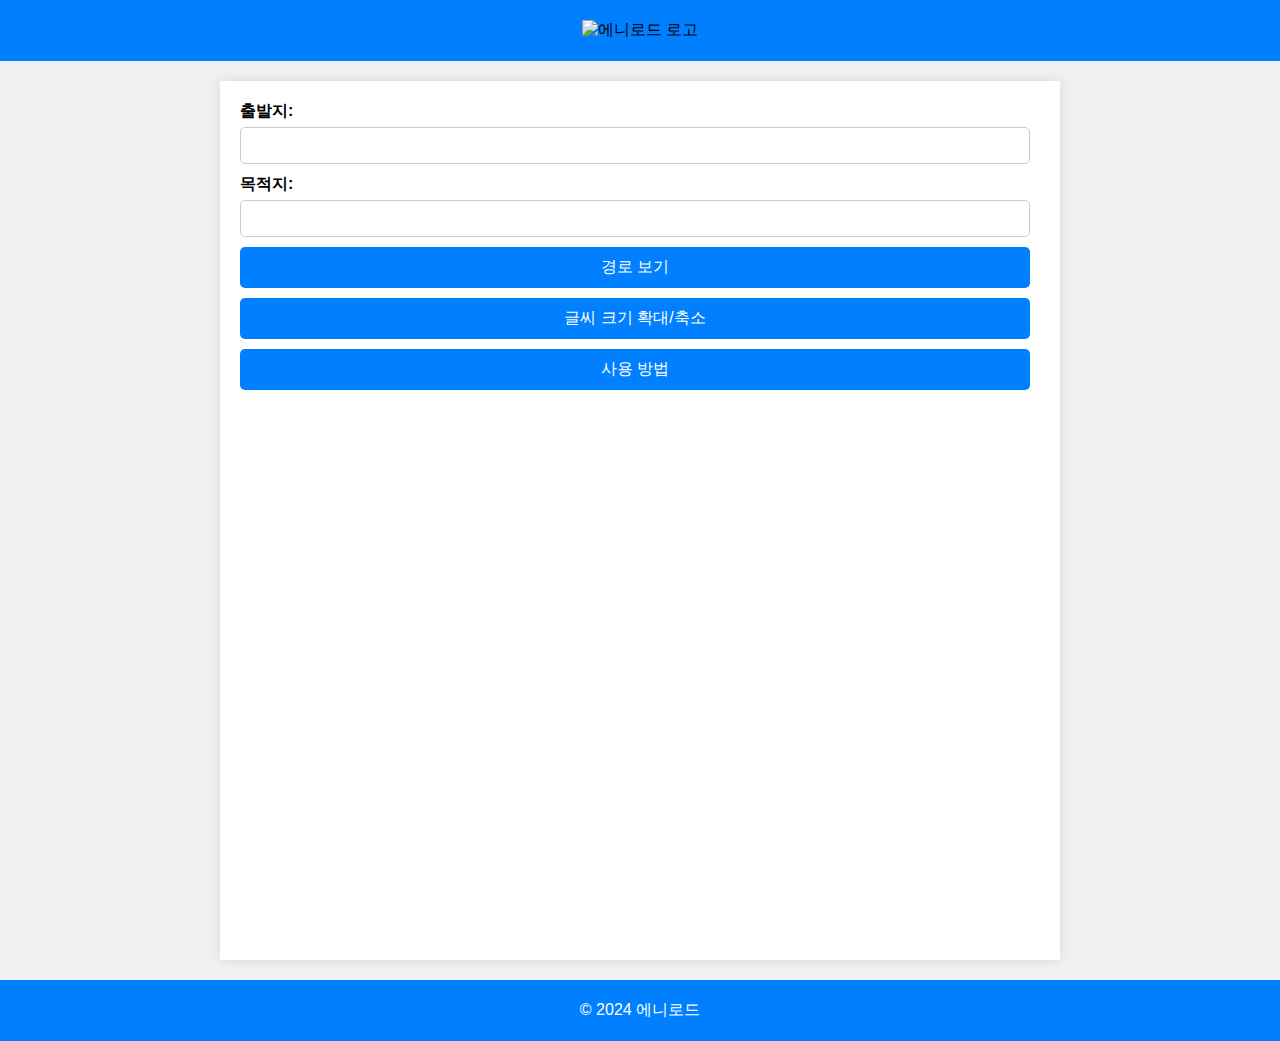
==== index.html @ 488f33db "Update index.html" ====
<!DOCTYPE html>
<html lang="ko">
<head>
    <meta charset="UTF-8">
    <meta name="viewport" content="width=device-width, initial-scale=1.0">
    <title>에니로드 - 길안내 경로</title>
    <style>
        body {
            font-family: Arial, sans-serif;
            font-size: 16px;
            margin: 0;
            padding: 0;
            box-sizing: border-box;
            background-color: #f0f0f0;
        }

        header {
            background-color: #0080FF;
            padding: 20px;
            text-align: center;
            position: relative;
        }

        header img {
            height: 50px;
        }

        main {
            padding: 20px;
            background-color: #fff;
            margin: 20px auto;
            max-width: 800px;
            box-shadow: 0 0 10px rgba(0, 0, 0, 0.1);
        }

        .controls {
            margin-bottom: 20px;
            display: flex;
            flex-direction: column;
        }

        .controls label {
            margin-right: 10px;
            margin-bottom: 5px;
            font-weight: bold;
        }

        .controls input {
            margin-right: 10px;
            margin-bottom: 10px;
            padding: 10px;
            border: 1px solid #ccc;
            border-radius: 5px;
        }

        .controls button {
            padding: 10px 20px;
            margin-right: 10px;
            margin-bottom: 10px;
            cursor: pointer;
            background-color: #0080FF;
            color: white;
            border: none;
            border-radius: 5px;
            font-size: 16px;
        }

        .map-container {
            width: 100%;
            height: 500px;
            margin-bottom: 20px;
        }

        .results-container {
            display: flex;
            justify-content: space-between;
        }

        .results-container div {
            width: 32%;
            background-color: #f9f9f9;
            padding: 10px;
            border: 1px solid #ddd;
            border-radius: 5px;
            box-shadow: 0 0 5px rgba(0, 0, 0, 0.1);
        }

        .large-text {
            font-size: 24px;
        }

        footer {
            text-align: center;
            padding: 20px;
            background-color: #0080FF;
            color: white;
        }
    </style>
    <script type="text/javascript" src="https://dapi.kakao.com/v2/maps/sdk.js?appkey=c6dcc0c6916ba71802e3393158bab1bd&libraries=services"></script>
</head>
<body>
    <header>
        <img src="/mnt/data/Group_626592.png" alt="에니로드 로고">
    </header>
    <main>
        <div class="controls">
            <label for="start">출발지:</label>
            <input type="text" id="start" name="start">
            <label for="end">목적지:</label>
            <input type="text" id="end" name="end">
            <button id="routeButton" onclick="openRoute()">경로 보기</button>
            <button onclick="toggleTextSize()">글씨 크기 확대/축소</button>
            <button onclick="location.href='guide.html'">사용 방법</button>
        </div>
        <div id="map" class="map-container"></div>
    </main>
    <footer>
        &copy; 2024 에니로드
    </footer>
    <script>
        var mapContainer = document.getElementById('map'),
            mapOption = {
                center: new kakao.maps.LatLng(37.566826, 126.9786567),
                level: 3
            };

        var map = new kakao.maps.Map(mapContainer, mapOption);

        var geocoder = new kakao.maps.services.Geocoder();
        var marker = new kakao.maps.Marker();
        var infowindow = new kakao.maps.InfoWindow({zindex:1});
        var startAddr = "";
        var endAddr = "";

        kakao.maps.event.addListener(map, 'click', function(mouseEvent) {
            searchDetailAddrFromCoords(mouseEvent.latLng, function(result, status) {
                if (status === kakao.maps.services.Status.OK) {
                    var detailAddr = !!result[0].road_address ? result[0].road_address.address_name : result[0].address.address_name;
                    if (!startAddr) {
                        startAddr = detailAddr;
                        document.getElementById('start').value = startAddr;
                    } else if (!endAddr) {
                        endAddr = detailAddr;
                        document.getElementById('end').value = endAddr;
                    } else {
                        alert("이미 출발지와 목적지가 설정되었습니다.");
                    }

                    var content = '<div class="bAddr">' +
                                    '<span class="title">법정동 주소정보</span>' + 
                                    '<div>' + detailAddr + '</div>' +
                                '</div>';

                    marker.setPosition(mouseEvent.latLng);
                    marker.setMap(map);
                    infowindow.setContent(content);
                    infowindow.open(map, marker);
                }   
            });
        });

        function searchDetailAddrFromCoords(coords, callback) {
            geocoder.coord2Address(coords.getLng(), coords.getLat(), callback);
        }

        function openRoute() {
            var start = document.getElementById('start').value;
            var end = document.getElementById('end').value;

            if (start && end) {
                var routeLink = `https://map.kakao.com/?sName=${encodeURIComponent(start)}&eName=${encodeURIComponent(end)}`;
                window.open(routeLink, '_blank');
            } else {
                alert("출발지와 목적지를 입력하거나 설정해주세요.");
            }
        }

        function toggleTextSize() {
            document.body.classList.toggle('large-text');
        }
    </script>
</body>
</html>
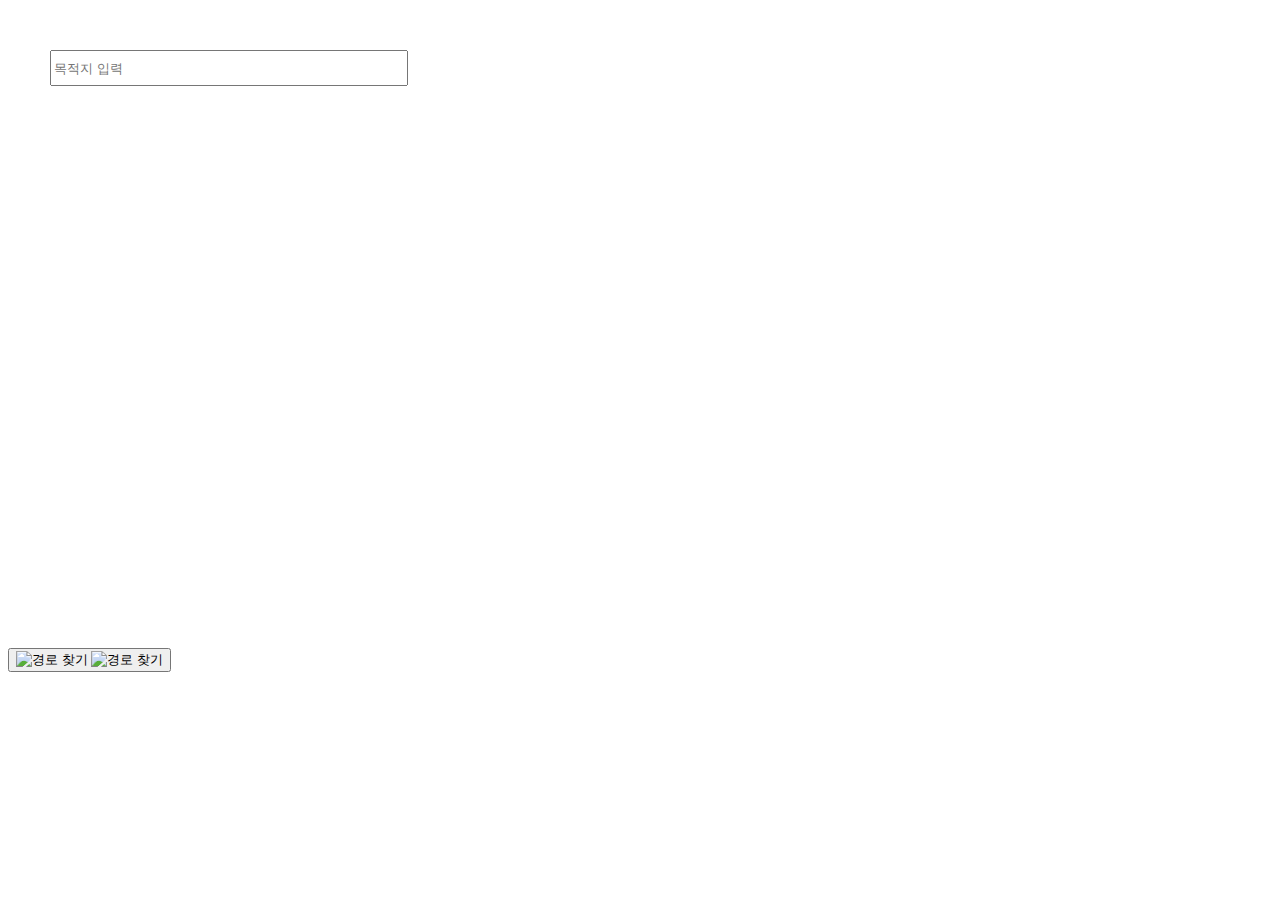
==== commit d1b93173: "Update index.html" ====
--- a/index.html
+++ b/index.html
@@ -1,122 +1,57 @@
 <!DOCTYPE html>
-<html lang="ko">
+<html>
+
 <head>
-    <meta charset="UTF-8">
-    <meta name="viewport" content="width=device-width, initial-scale=1.0">
-    <title>에니로드 - 길안내 경로</title>
-    <style>
-        body {
-            font-family: Arial, sans-serif;
-            font-size: 16px;
-            margin: 0;
-            padding: 0;
-            box-sizing: border-box;
-            background-color: #f0f0f0;
-        }
+    <meta charset="utf-8">
+    <meta name="viewport" content="initial-scale=1, width=device-width">
 
-        header {
-            background-color: #0080FF;
-            padding: 20px;
-            text-align: center;
-            position: relative;
-        }
+    <link rel="stylesheet" href="./Navi.css" />
+</head>
+<script type="text/javascript"
+    src="https://dapi.kakao.com/v2/maps/sdk.js?appkey=c6dcc0c6916ba71802e3393158bab1bd&libraries=services"></script>
 
-        header img {
-            height: 50px;
-        }
+<body>
+    <div class="navi">
+        <img class="f5-icon" alt="" src="f5.png">
 
-        main {
-            padding: 20px;
-            background-color: #fff;
-            margin: 20px auto;
-            max-width: 800px;
-            box-shadow: 0 0 10px rgba(0, 0, 0, 0.1);
-        }
+        <div id="map" style="height:550px; top: 400px; left: 1300px; width: 550px;"></div>
 
-        .controls {
-            margin-bottom: 20px;
-            display: flex;
-            flex-direction: column;
-        }
+        <div class="btext">
+            <img class="btext-box-icon" alt="" src="btext_box.png">
+            <img class="btext-text-icon" alt="" src="btext_text.png">
+        </div>
 
-        .controls label {
-            margin-right: 10px;
-            margin-bottom: 5px;
-            font-weight: bold;
-        }
+        <div class="useguide">
+            <img class="useguide-box-icon" alt="" src="useguide_box.png">
+            <img class="useguide-text-icon" alt="" src="useguide_text.png">
+        </div>
 
-        .controls input {
-            margin-right: 10px;
-            margin-bottom: 10px;
-            padding: 10px;
-            border: 1px solid #ccc;
-            border-radius: 5px;
-        }
+        <div class="start">
+            <img class="start-box-icon" alt="" src="start_box.png">
+            <input type="text" id="start" placeholder="출발지 입력"
+                style="position: absolute; top: 50px; left: 50px; width: 350px; height: 30px;">
+        </div>
 
-        .controls button {
-            padding: 10px 20px;
-            margin-right: 10px;
-            margin-bottom: 10px;
-            cursor: pointer;
-            background-color: #0080FF;
-            color: white;
-            border: none;
-            border-radius: 5px;
-            font-size: 16px;
-        }
+        <div class="arrive">
+            <img class="arrive-box-icon" alt="" src="arrive_box.png">
+            <input type="text" id="end" placeholder="목적지 입력"
+                style="position: absolute; top: 50px; left: 50px; width: 350px; height: 30px;">
+        </div>
 
-        .map-container {
-            width: 100%;
-            height: 500px;
-            margin-bottom: 20px;
-        }
+        <div class="result">
+            <button id="routeButton" onclick="openRoute()">
+                <img class="result-box-icon" alt="경로 찾기" src="result_box.png">
+                <img class="result-text-icon" alt="경로 찾기" src="result_text.png">
+            </button>
+        </div>
 
-        .results-container {
-            display: flex;
-            justify-content: space-between;
-        }
+        <img class="pic1-icon" alt="" src="pic1.png">
+        <img class="pic2-icon" alt="" src="pic2.png">
+        <img class="pic3-icon" alt="" src="pic3.png">
+        <img class="pic-icon" alt="" src="pic.png">
+        <img class="home-icon" alt="" src="home.png">
+    </div>
 
-        .results-container div {
-            width: 32%;
-            background-color: #f9f9f9;
-            padding: 10px;
-            border: 1px solid #ddd;
-            border-radius: 5px;
-            box-shadow: 0 0 5px rgba(0, 0, 0, 0.1);
-        }
-
-        .large-text {
-            font-size: 24px;
-        }
-
-        footer {
-            text-align: center;
-            padding: 20px;
-            background-color: #0080FF;
-            color: white;
-        }
-    </style>
-    <script type="text/javascript" src="https://dapi.kakao.com/v2/maps/sdk.js?appkey=c6dcc0c6916ba71802e3393158bab1bd&libraries=services"></script>
-</head>
-<body>
-    <header>
-        <img src="/mnt/data/Group_626592.png" alt="에니로드 로고">
-    </header>
-    <main>
-        <div class="controls">
-            <label for="start">출발지:</label>
-            <input type="text" id="start" name="start">
-            <label for="end">목적지:</label>
-            <input type="text" id="end" name="end">
-            <button id="routeButton" onclick="openRoute()">경로 보기</button>
-            <button onclick="toggleTextSize()">글씨 크기 확대/축소</button>
-            <button onclick="location.href='guide.html'">사용 방법</button>
-        </div>
-        <div id="map" class="map-container"></div>
-    </main>
-    <footer>
-        &copy; 2024 에니로드
-    </footer>
     <script>
         var mapContainer = document.getElementById('map'),
             mapOption = {
@@ -126,14 +61,29 @@
 
         var map = new kakao.maps.Map(mapContainer, mapOption);
 
+        if (navigator.geolocation) {
+            navigator.geolocation.getCurrentPosition(function (position) {
+                var lat = position.coords.latitude,
+                    lon = position.coords.longitude;
+
+                var locPosition = new kakao.maps.LatLng(lat, lon);
+                presentPosition = locPosition;
+
+                map.setCenter(locPosition);
+            });
+        } else {
+            var locPosition = new kakao.maps.LatLng(37.566826, 126.9786567)
+            alert('현재 위치를 찾을 수 없습니다!');
+        }
+
         var geocoder = new kakao.maps.services.Geocoder();
         var marker = new kakao.maps.Marker();
-        var infowindow = new kakao.maps.InfoWindow({zindex:1});
+        var infowindow = new kakao.maps.InfoWindow({ zindex: 1 });
         var startAddr = "";
         var endAddr = "";
 
-        kakao.maps.event.addListener(map, 'click', function(mouseEvent) {
-            searchDetailAddrFromCoords(mouseEvent.latLng, function(result, status) {
+        kakao.maps.event.addListener(map, 'click', function (mouseEvent) {
+            searchDetailAddrFromCoords(mouseEvent.latLng, function (result, status) {
                 if (status === kakao.maps.services.Status.OK) {
                     var detailAddr = !!result[0].road_address ? result[0].road_address.address_name : result[0].address.address_name;
                     if (!startAddr) {
@@ -147,15 +97,15 @@
                     }
 
                     var content = '<div class="bAddr">' +
-                                    '<span class="title">법정동 주소정보</span>' + 
-                                    '<div>' + detailAddr + '</div>' +
-                                '</div>';
+                        '<span class="title">법정동 주소정보</span>' +
+                        '<div>' + detailAddr + '</div>' +
+                        '</div>';
 
                     marker.setPosition(mouseEvent.latLng);
                     marker.setMap(map);
                     infowindow.setContent(content);
                     infowindow.open(map, marker);
-                }   
+                }
             });
         });
 
@@ -180,4 +130,5 @@
         }
     </script>
 </body>
+
 </html>
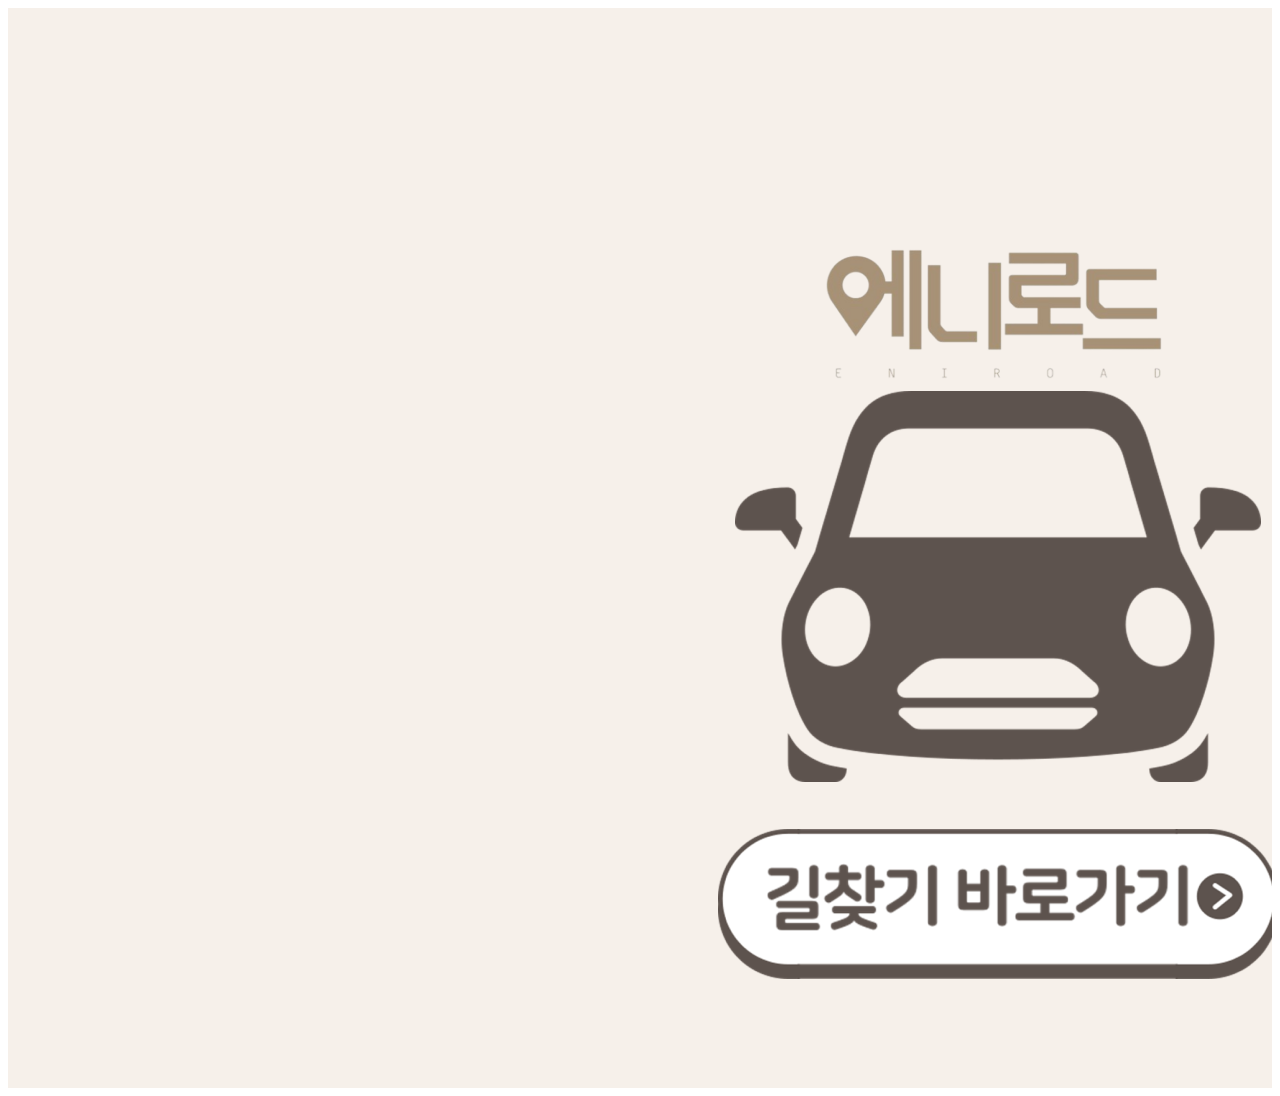
==== commit 6c4de22f: "Update index.html" ====
--- a/index.html
+++ b/index.html
@@ -1,134 +1,43 @@
 <!DOCTYPE html>
 <html>
+<head>
+  	<meta charset="utf-8">
+  	<meta name="viewport" content="initial-scale=1, width=device-width">
+  	
+  	<link rel="stylesheet"  href="./Homepage.css" />
+  	
+  	
+  	
+  	
+</head>
+<body>
+  	
+  	<div class="homepage">
+    		<img class="home-icon" alt="" src="home.png">
+    		
+    		<div class="btext">
+      			<img class="btext-box-icon" alt="" src="btext_box.png">
+      			
+      			<img class="btext-icon" alt="" src="btext.png">
+      			
+    		</div>
+    		<img class="car-icon" alt="" src="car.png">
+    		
+			<a href="Navi/Navi.html" class="navi">
+				<img class="navi-box-icon" alt="" src="navi_box.png">
+				<img class="navi-text-icon" alt="" src="navi_text.png">
+		  </a>
 
-<head>
-    <meta charset="utf-8">
-    <meta name="viewport" content="initial-scale=1, width=device-width">
-
-    <link rel="stylesheet" href="./Navi.css" />
-</head>
-<script type="text/javascript"
-    src="https://dapi.kakao.com/v2/maps/sdk.js?appkey=c6dcc0c6916ba71802e3393158bab1bd&libraries=services"></script>
-
-<body>
-    <div class="navi">
-        <img class="f5-icon" alt="" src="f5.png">
-
-        <div id="map" style="height:550px; top: 400px; left: 1300px; width: 550px;"></div>
-
-        <div class="btext">
-            <img class="btext-box-icon" alt="" src="btext_box.png">
-            <img class="btext-text-icon" alt="" src="btext_text.png">
-        </div>
-
-        <div class="useguide">
-            <img class="useguide-box-icon" alt="" src="useguide_box.png">
-            <img class="useguide-text-icon" alt="" src="useguide_text.png">
-        </div>
-
-        <div class="start">
-            <img class="start-box-icon" alt="" src="start_box.png">
-            <input type="text" id="start" placeholder="출발지 입력"
-                style="position: absolute; top: 50px; left: 50px; width: 350px; height: 30px;">
-        </div>
-
-        <div class="arrive">
-            <img class="arrive-box-icon" alt="" src="arrive_box.png">
-            <input type="text" id="end" placeholder="목적지 입력"
-                style="position: absolute; top: 50px; left: 50px; width: 350px; height: 30px;">
-        </div>
-
-        <div class="result">
-            <button id="routeButton" onclick="openRoute()">
-                <img class="result-box-icon" alt="경로 찾기" src="result_box.png">
-                <img class="result-text-icon" alt="경로 찾기" src="result_text.png">
-            </button>
-        </div>
-
-        <img class="pic1-icon" alt="" src="pic1.png">
-        <img class="pic2-icon" alt="" src="pic2.png">
-        <img class="pic3-icon" alt="" src="pic3.png">
-        <img class="pic-icon" alt="" src="pic.png">
-        <img class="home-icon" alt="" src="home.png">
-    </div>
-
-    <script>
-        var mapContainer = document.getElementById('map'),
-            mapOption = {
-                center: new kakao.maps.LatLng(37.566826, 126.9786567),
-                level: 3
-            };
-
-        var map = new kakao.maps.Map(mapContainer, mapOption);
-
-        if (navigator.geolocation) {
-            navigator.geolocation.getCurrentPosition(function (position) {
-                var lat = position.coords.latitude,
-                    lon = position.coords.longitude;
-
-                var locPosition = new kakao.maps.LatLng(lat, lon);
-                presentPosition = locPosition;
-
-                map.setCenter(locPosition);
-            });
-        } else {
-            var locPosition = new kakao.maps.LatLng(37.566826, 126.9786567)
-            alert('현재 위치를 찾을 수 없습니다!');
-        }
-
-        var geocoder = new kakao.maps.services.Geocoder();
-        var marker = new kakao.maps.Marker();
-        var infowindow = new kakao.maps.InfoWindow({ zindex: 1 });
-        var startAddr = "";
-        var endAddr = "";
-
-        kakao.maps.event.addListener(map, 'click', function (mouseEvent) {
-            searchDetailAddrFromCoords(mouseEvent.latLng, function (result, status) {
-                if (status === kakao.maps.services.Status.OK) {
-                    var detailAddr = !!result[0].road_address ? result[0].road_address.address_name : result[0].address.address_name;
-                    if (!startAddr) {
-                        startAddr = detailAddr;
-                        document.getElementById('start').value = startAddr;
-                    } else if (!endAddr) {
-                        endAddr = detailAddr;
-                        document.getElementById('end').value = endAddr;
-                    } else {
-                        alert("이미 출발지와 목적지가 설정되었습니다.");
-                    }
-
-                    var content = '<div class="bAddr">' +
-                        '<span class="title">법정동 주소정보</span>' +
-                        '<div>' + detailAddr + '</div>' +
-                        '</div>';
-
-                    marker.setPosition(mouseEvent.latLng);
-                    marker.setMap(map);
-                    infowindow.setContent(content);
-                    infowindow.open(map, marker);
-                }
-            });
-        });
-
-        function searchDetailAddrFromCoords(coords, callback) {
-            geocoder.coord2Address(coords.getLng(), coords.getLat(), callback);
-        }
-
-        function openRoute() {
-            var start = document.getElementById('start').value;
-            var end = document.getElementById('end').value;
-
-            if (start && end) {
-                var routeLink = `https://map.kakao.com/?sName=${encodeURIComponent(start)}&eName=${encodeURIComponent(end)}`;
-                window.open(routeLink, '_blank');
-            } else {
-                alert("출발지와 목적지를 입력하거나 설정해주세요.");
-            }
-        }
-
-        function toggleTextSize() {
-            document.body.classList.toggle('large-text');
-        }
-    </script>
+    		<div class="useguide">
+      			<img class="guide-box-icon" alt="" src="guide_box.png">
+      			
+      			<img class="guide-text-icon" alt="" src="guide_text.png">
+      			
+    		</div>
+  	</div>
+  	
+  	
+  	
+  	
 </body>
-
 </html>
--- a/Homepage.css
+++ b/Homepage.css
@@ -0,0 +1,102 @@
+.home-icon {
+    position: absolute;
+    top: 160px;
+    left: 786px;
+    width: 408px;
+    height: 290px;
+    object-fit: cover;
+}
+.btext-box-icon {
+    position: absolute;
+    top: 0px;
+    left: 0px;
+    width: 490px;
+    height: 140px;
+    object-fit: cover;
+}
+.btext-icon {
+    position: absolute;
+    top: 16.33px;
+    left: 41.51px;
+    width: 406.8px;
+    height: 123.7px;
+    object-fit: cover;
+}
+.btext {
+    position: absolute;
+    top: 199px;
+    left: 1291px;
+    width: 490px;
+    height: 140px;
+}
+.car-icon {
+    position: absolute;
+    top: 383px;
+    left: 727px;
+    width: 526px;
+    height: 391px;
+    object-fit: cover;
+}
+.navi-box-icon {
+    position: absolute;
+    top: 0px;
+    left: 0px;
+    width: 560.3px;
+    height: 150px;
+    object-fit: cover;
+}
+.navi-text-icon {
+    position: absolute;
+    top: 0px;
+    left: 11px;
+    width: 538px;
+    height: 171px;
+    object-fit: cover;
+}
+.navi {
+    position: absolute;
+    top: 821px;
+    left: 710px;
+    width: 560.3px;
+    height: 171px;
+}
+.guide-box-icon {
+    position: absolute;
+    height: 83.83%;
+    width: 100%;
+    top: 4.79%;
+    right: 0%;
+    bottom: 11.38%;
+    left: 0%;
+    max-width: 100%;
+    overflow: hidden;
+    max-height: 100%;
+}
+.guide-text-icon {
+    position: absolute;
+    height: 100%;
+    width: 82.86%;
+    top: 0%;
+    right: 8.57%;
+    bottom: 0%;
+    left: 8.57%;
+    max-width: 100%;
+    overflow: hidden;
+    max-height: 100%;
+    object-fit: cover;
+}
+.useguide {
+    position: absolute;
+    top: 350px;
+    left: 1291px;
+    width: 490px;
+    height: 140px;
+}
+.homepage {
+    width: 100%;
+    position: relative;
+    background-color: #f6f0ea;
+    height: 1080px;
+    overflow: hidden;
+}
+
